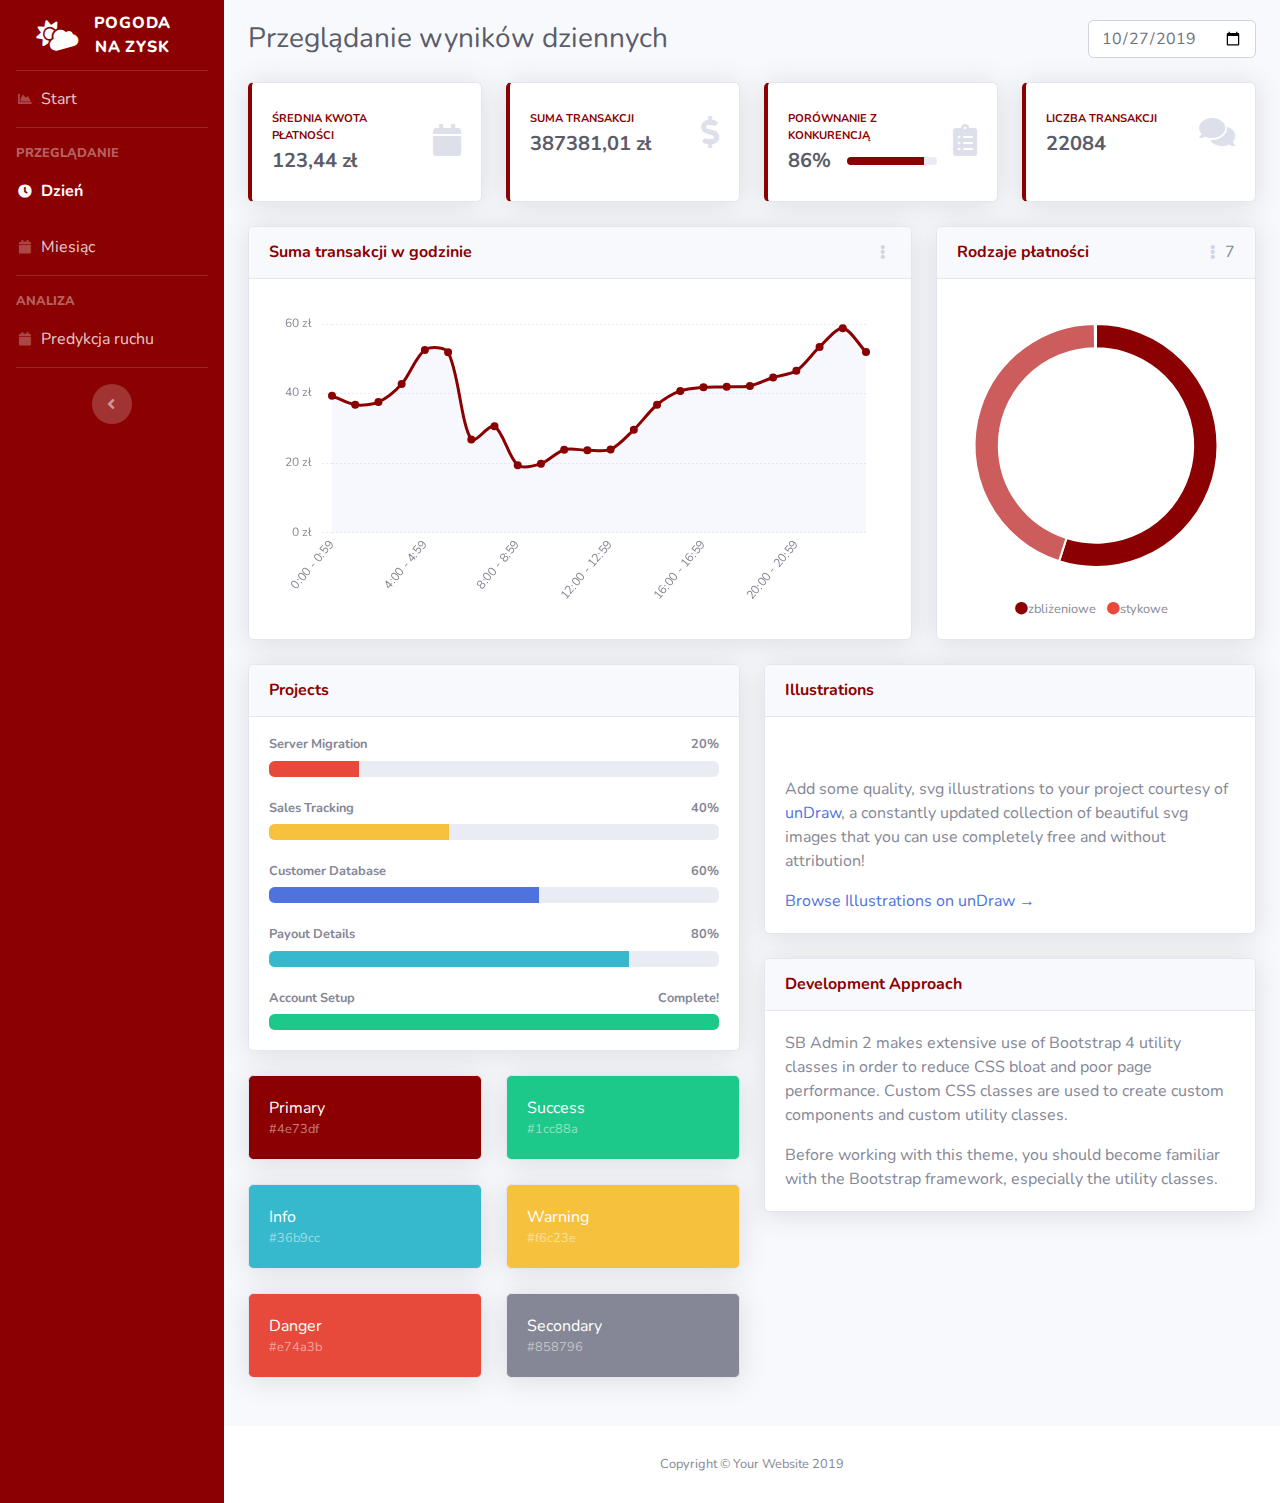
==== frontend/day.html @ 00dd3409 "charts refactor" ====
<!DOCTYPE html>
<html lang="en">

<head>

  <meta charset="utf-8">
  <meta http-equiv="X-UA-Compatible" content="IE=edge">
  <meta name="viewport" content="width=device-width, initial-scale=1, shrink-to-fit=no">
  <meta name="description" content="">
  <meta name="author" content="">

  <title>SB Admin 2 - Dashboard</title>

  <!-- Custom fonts for this template-->
  <link href="vendor/fontawesome-free/css/all.min.css" rel="stylesheet" type="text/css">
  <link href="https://fonts.googleapis.com/css?family=Nunito:200,200i,300,300i,400,400i,600,600i,700,700i,800,800i,900,900i" rel="stylesheet">

  <!-- Custom styles for this template-->
  <link href="css/sb-admin-2.min.css" rel="stylesheet">
  <link href="css/pekao-red.css" rel="stylesheet">
</head>

<body id="page-top">

  <!-- Page Wrapper -->
  <div id="wrapper">

    <!-- Sidebar -->
    <ul class="navbar-nav sidebar sidebar-dark accordion bg-primary" id="accordionSidebar">

      <!-- Sidebar - Brand -->
      <a class="sidebar-brand d-flex align-items-center justify-content-center" href="index.html">
        <div class="sidebar-brand-icon rotate-n-15">
          <i class="fas fa-cloud-sun"></i>
        </div>
        <div class="sidebar-brand-text mx-3">Pogoda<br>na zysk</div>
      </a>

      <!-- Divider -->
      <hr class="sidebar-divider my-0">

      <!-- Nav Item - Dashboard -->
      <li class="nav-item">
        <a class="nav-link" href="index.html">
          <i class="fas fa-fw fa-chart-area"></i>
          <span>Start</span></a>
      </li>

      <!-- Divider -->
      <hr class="sidebar-divider">

      <!-- Heading -->
      <div class="sidebar-heading">
        Przeglądanie
      </div>

      <!-- Nav Item - Pages Collapse Menu -->
      <li class="nav-item active">
        <a class="nav-link" href="day.html">
          <i class="fas fa-fw fa-clock"></i>
          <span>Dzień</span></a>
      </li>

      <!-- Nav Item - Utilities Collapse Menu -->
      <li class="nav-item">
        <a class="nav-link" href="month.html">
          <i class="fas fa-fw fa-calendar"></i>
          <span>Miesiąc</span></a>
      </li>

      <!-- Divider -->
      <hr class="sidebar-divider">

      <!-- Heading -->
      <div class="sidebar-heading">
        Analiza
      </div>

      <!-- Nav Item - Pages Collapse Menu -->
      <li class="nav-item">
        <a class="nav-link" href="predict.html">
          <i class="fas fa-fw fa-calendar"></i>
          <span>Predykcja ruchu</span></a>
      </li>

      <!-- Divider -->
      <hr class="sidebar-divider d-none d-md-block">

      <!-- Sidebar Toggler (Sidebar) -->
      <div class="text-center d-none d-md-inline">
        <button class="rounded-circle border-0" id="sidebarToggle"></button>
      </div>

    </ul>
    <!-- End of Sidebar -->

    <!-- Content Wrapper -->
    <div id="content-wrapper" class="d-flex flex-column">

      <!-- Main Content -->
      <div id="content">

        <!-- Topbar -->
        <nav class="navbar ">
        </nav>
        <!-- End of Topbar -->

        <!-- Begin Page Content -->
        <div class="container-fluid mt-1 ">

          <!-- Page Heading -->
          <div class="d-sm-flex align-items-center justify-content-between mb-4">
            <h1 class="h3 mb-0 text-gray-800">Przeglądanie wyników dziennych</h1>
            <input class="col-2 form-control" type="date" value="2019-10-27" id="example-date-input">
          </div>

          <!-- Content Row -->
          <div class="row">

            <!-- Earnings (Monthly) Card Example -->
            <div class="col-xl-3 col-md-6 mb-4">
              <div class="card border-left-primary shadow h-100 py-2">
                <div class="card-body">
                  <div class="row no-gutters align-items-center">
                      <div class="col mr-2">
                        <div class="text-xs font-weight-bold text-primary text-uppercase mb-1">Średnia kwota płatności</div>
                        <div class="h5 mb-0 font-weight-bold text-gray-800">123,44 zł</div>
                      </div>
                    <div class="col-auto">
                      <i class="fas fa-calendar fa-2x text-gray-300"></i>
                    </div>
                  </div>
                </div>
              </div>
            </div>

            <!-- Earnings (Monthly) Card Example -->
            <div class="col-xl-3 col-md-6 mb-4">
              <div class="card border-left-primary shadow h-100 py-2">
                <div class="card-body">
                  <div class="row no-gutters align-items-center">
                    <div class="col mr-2">
                      <div class="text-xs font-weight-bold text-primary text-uppercase mb-1">Suma transakcji</div>
                      <div class="h5 mb-0 font-weight-bold text-gray-800">387381,01 zł</div>
                    </div>
                    <div class="col-auto">
                      <i class="fas fa-dollar-sign fa-2x text-gray-300"></i>
                    </div>
                  </div>
                </div>
              </div>
            </div>

            <!-- Earnings (Monthly) Card Example -->
            <div class="col-xl-3 col-md-6 mb-4">
              <div class="card border-left-primary shadow h-100 py-2">
                <div class="card-body">
                  <div class="row no-gutters align-items-center">
                    <div class="col mr-2">
                      <div class="text-xs font-weight-bold text-primary text-uppercase mb-1">Porównanie z konkurencją</div>
                      <div class="row no-gutters align-items-center">
                        <div class="col-auto">
                          <div class="h5 mb-0 mr-3 font-weight-bold text-gray-800">86%</div>
                        </div>
                        <div class="col">
                          <div class="progress progress-sm mr-2">
                            <div class="progress-bar bg-primary" role="progressbar" style="width: 86%" aria-valuenow="50" aria-valuemin="0" aria-valuemax="100"></div>
                          </div>
                        </div>
                      </div>
                    </div>
                    <div class="col-auto">
                      <i class="fas fa-clipboard-list fa-2x text-gray-300"></i>
                    </div>
                  </div>
                </div>
              </div>
            </div>

            <!-- Pending Requests Card Example -->
            <div class="col-xl-3 col-md-6 mb-4">
              <div class="card border-left-primary shadow h-100 py-2">
                <div class="card-body">
                  <div class="row no-gutters align-items-center">
                    <div class="col mr-2">
                      <div class="text-xs font-weight-bold text-primary text-uppercase mb-1">Liczba transakcji</div>
                      <div class="h5 mb-0 font-weight-bold text-gray-800">22084</div>
                    </div>
                    <div class="col-auto">
                      <i class="fas fa-comments fa-2x text-gray-300"></i>
                    </div>
                  </div>
                </div>
              </div>
            </div>
          </div>

          <!-- Content Row -->

          <div class="row">

            <!-- Area Chart -->
            <div class="col-xl-8 col-lg-7">
              <div class="card shadow mb-4">
                <!-- Card Header - Dropdown -->
                <div class="card-header py-3 d-flex flex-row align-items-center justify-content-between">
                  <h6 class="m-0 font-weight-bold text-primary">Suma transakcji w godzinie</h6>
                  <div class="dropdown no-arrow">
                    <a class="dropdown-toggle" href="#" role="button" id="dropdownMenuLink" data-toggle="dropdown" aria-haspopup="true" aria-expanded="false">
                      <i class="fas fa-ellipsis-v fa-sm fa-fw text-gray-400"></i>
                    </a>
                    <div class="dropdown-menu dropdown-menu-right shadow animated--fade-in" aria-labelledby="dropdownMenuLink">
                      <div class="dropdown-header">Dropdown Header:</div>
                      <a class="dropdown-item" href="#">Action</a>
                      <a class="dropdown-item" href="#">Another action</a>
                      <div class="dropdown-divider"></div>
                      <a class="dropdown-item" href="#">Something else here</a>
                    </div>
                  </div>
                </div>
                <!-- Card Body -->
                <div class="card-body">
                  <div class="chart-area">
                    <canvas id="myAreaChart"></canvas>
                  </div>
                </div>
              </div>
            </div>

            <!-- Pie Chart -->
            <div class="col-xl-4 col-lg-5">
              <div class="card shadow mb-4">
                <!-- Card Header - Dropdown -->
                <div class="card-header py-3 d-flex flex-row align-items-center justify-content-between">
                  <h6 class="m-0 font-weight-bold text-primary">Rodzaje płatności</h6>
                  <div class="dropdown no-arrow">
                    <a class="dropdown-toggle" href="#" role="button" id="dropdownMenuLink" data-toggle="dropdown" aria-haspopup="true" aria-expanded="false">
                      <i class="fas fa-ellipsis-v fa-sm fa-fw text-gray-400"></i>
                    </a>7
                    <div class="dropdown-menu dropdown-menu-right shadow animated--fade-in" aria-labelledby="dropdownMenuLink">
                      <div class="dropdown-header">Dropdown Header:</div>
                      <a class="dropdown-item" href="#">Action</a>
                      <a class="dropdown-item" href="#">Another action</a>
                      <div class="dropdown-divider"></div>
                      <a class="dropdown-item" href="#">Something else here</a>
                    </div>
                  </div>
                </div>
                <!-- Card Body -->
                <div class="card-body">
                  <div class="chart-pie pt-4 pb-2">
                    <canvas id="myPieChart"></canvas>
                  </div>
                  <div class="mt-4 text-center small">
                    <span class="mr-2">
                      <i class="fas fa-circle text-primary"></i>zbliżeniowe
                    </span>
                    <span class="mr-2">
                      <i class="fas fa-circle text-danger"></i>stykowe
                    </span>
                  </div>
                </div>
              </div>
            </div>
          </div>

          <!-- Content Row -->
          <div class="row">

            <!-- Content Column -->
            <div class="col-lg-6 mb-4">

              <!-- Project Card Example -->
              <div class="card shadow mb-4">
                <div class="card-header py-3">
                  <h6 class="m-0 font-weight-bold text-primary">Projects</h6>
                </div>
                <div class="card-body">
                  <h4 class="small font-weight-bold">Server Migration <span class="float-right">20%</span></h4>
                  <div class="progress mb-4">
                    <div class="progress-bar bg-danger" role="progressbar" style="width: 20%" aria-valuenow="20" aria-valuemin="0" aria-valuemax="100"></div>
                  </div>
                  <h4 class="small font-weight-bold">Sales Tracking <span class="float-right">40%</span></h4>
                  <div class="progress mb-4">
                    <div class="progress-bar bg-warning" role="progressbar" style="width: 40%" aria-valuenow="40" aria-valuemin="0" aria-valuemax="100"></div>
                  </div>
                  <h4 class="small font-weight-bold">Customer Database <span class="float-right">60%</span></h4>
                  <div class="progress mb-4">
                    <div class="progress-bar" role="progressbar" style="width: 60%" aria-valuenow="60" aria-valuemin="0" aria-valuemax="100"></div>
                  </div>
                  <h4 class="small font-weight-bold">Payout Details <span class="float-right">80%</span></h4>
                  <div class="progress mb-4">
                    <div class="progress-bar bg-info" role="progressbar" style="width: 80%" aria-valuenow="80" aria-valuemin="0" aria-valuemax="100"></div>
                  </div>
                  <h4 class="small font-weight-bold">Account Setup <span class="float-right">Complete!</span></h4>
                  <div class="progress">
                    <div class="progress-bar bg-success" role="progressbar" style="width: 100%" aria-valuenow="100" aria-valuemin="0" aria-valuemax="100"></div>
                  </div>
                </div>
              </div>

              <!-- Color System -->
              <div class="row">
                <div class="col-lg-6 mb-4">
                  <div class="card bg-primary text-white shadow">
                    <div class="card-body">
                      Primary
                      <div class="text-white-50 small">#4e73df</div>
                    </div>
                  </div>
                </div>
                <div class="col-lg-6 mb-4">
                  <div class="card bg-success text-white shadow">
                    <div class="card-body">
                      Success
                      <div class="text-white-50 small">#1cc88a</div>
                    </div>
                  </div>
                </div>
                <div class="col-lg-6 mb-4">
                  <div class="card bg-info text-white shadow">
                    <div class="card-body">
                      Info
                      <div class="text-white-50 small">#36b9cc</div>
                    </div>
                  </div>
                </div>
                <div class="col-lg-6 mb-4">
                  <div class="card bg-warning text-white shadow">
                    <div class="card-body">
                      Warning
                      <div class="text-white-50 small">#f6c23e</div>
                    </div>
                  </div>
                </div>
                <div class="col-lg-6 mb-4">
                  <div class="card bg-danger text-white shadow">
                    <div class="card-body">
                      Danger
                      <div class="text-white-50 small">#e74a3b</div>
                    </div>
                  </div>
                </div>
                <div class="col-lg-6 mb-4">
                  <div class="card bg-secondary text-white shadow">
                    <div class="card-body">
                      Secondary
                      <div class="text-white-50 small">#858796</div>
                    </div>
                  </div>
                </div>
              </div>

            </div>

            <div class="col-lg-6 mb-4">

              <!-- Illustrations -->
              <div class="card shadow mb-4">
                <div class="card-header py-3">
                  <h6 class="m-0 font-weight-bold text-primary">Illustrations</h6>
                </div>
                <div class="card-body">
                  <div class="text-center">
                    <img class="img-fluid px-3 px-sm-4 mt-3 mb-4" style="width: 25rem;" src="img/undraw_posting_photo.svg" alt="">
                  </div>
                  <p>Add some quality, svg illustrations to your project courtesy of <a target="_blank" rel="nofollow" href="https://undraw.co/">unDraw</a>, a constantly updated collection of beautiful svg images that you can use completely free and without attribution!</p>
                  <a target="_blank" rel="nofollow" href="https://undraw.co/">Browse Illustrations on unDraw &rarr;</a>
                </div>
              </div>

              <!-- Approach -->
              <div class="card shadow mb-4">
                <div class="card-header py-3">
                  <h6 class="m-0 font-weight-bold text-primary">Development Approach</h6>
                </div>
                <div class="card-body">
                  <p>SB Admin 2 makes extensive use of Bootstrap 4 utility classes in order to reduce CSS bloat and poor page performance. Custom CSS classes are used to create custom components and custom utility classes.</p>
                  <p class="mb-0">Before working with this theme, you should become familiar with the Bootstrap framework, especially the utility classes.</p>
                </div>
              </div>

            </div>
          </div>

        </div>
        <!-- /.container-fluid -->

      </div>
      <!-- End of Main Content -->

      <!-- Footer -->
      <footer class="sticky-footer bg-white">
        <div class="container my-auto">
          <div class="copyright text-center my-auto">
            <span>Copyright &copy; Your Website 2019</span>
          </div>
        </div>
      </footer>
      <!-- End of Footer -->

    </div>
    <!-- End of Content Wrapper -->

  </div>
  <!-- End of Page Wrapper -->

  <!-- Scroll to Top Button-->
  <a class="scroll-to-top rounded" href="#page-top">
    <i class="fas fa-angle-up"></i>
  </a>

  <!-- Logout Modal-->
  <div class="modal fade" id="logoutModal" tabindex="-1" role="dialog" aria-labelledby="exampleModalLabel" aria-hidden="true">
    <div class="modal-dialog" role="document">
      <div class="modal-content">
        <div class="modal-header">
          <h5 class="modal-title" id="exampleModalLabel">Ready to Leave?</h5>
          <button class="close" type="button" data-dismiss="modal" aria-label="Close">
            <span aria-hidden="true">×</span>
          </button>
        </div>
        <div class="modal-body">Select "Logout" below if you are ready to end your current session.</div>
        <div class="modal-footer">
          <button class="btn btn-secondary" type="button" data-dismiss="modal">Cancel</button>
          <a class="btn btn-primary" href="login.html">Logout</a>
        </div>
      </div>
    </div>
  </div>

  <!-- Bootstrap core JavaScript-->
  <script src="vendor/jquery/jquery.min.js"></script>
  <script src="vendor/bootstrap/js/bootstrap.bundle.min.js"></script>

  <!-- Core plugin JavaScript-->
  <script src="vendor/jquery-easing/jquery.easing.min.js"></script>

  <!-- Custom scripts for all pages-->
  <script src="js/sb-admin-2.min.js"></script>

  <!-- Page level plugins -->
  <script src="vendor/chart.js/Chart.min.js"></script>


  
  <!-- Page level custom scripts -->
  <script src="js/demo/chart-functions.js"></script>
  <script src="js/demo/chart-average.js"></script>
  <script src="js/demo/chart-pie-demo.js"></script>

</body>

</html>
---- frontend/css/pekao-red.css ----
.bg-primary{
  background-color: #8B0000!important;
}

.text-primary{
  color: #8B0000!important;
}

.btn-primary{
  background-color: #8B0000!important;
  border-color: #8B0000!important;
  color:white!important;
}

.sidebar .nav-item .nav-link span {
  font-size: 1rem!important;
}

.sidebar .sidebar-heading {
  font-size: .8rem!important;
}

.border-left-primary {
  border-left: .25rem solid #8B0000!important;
}
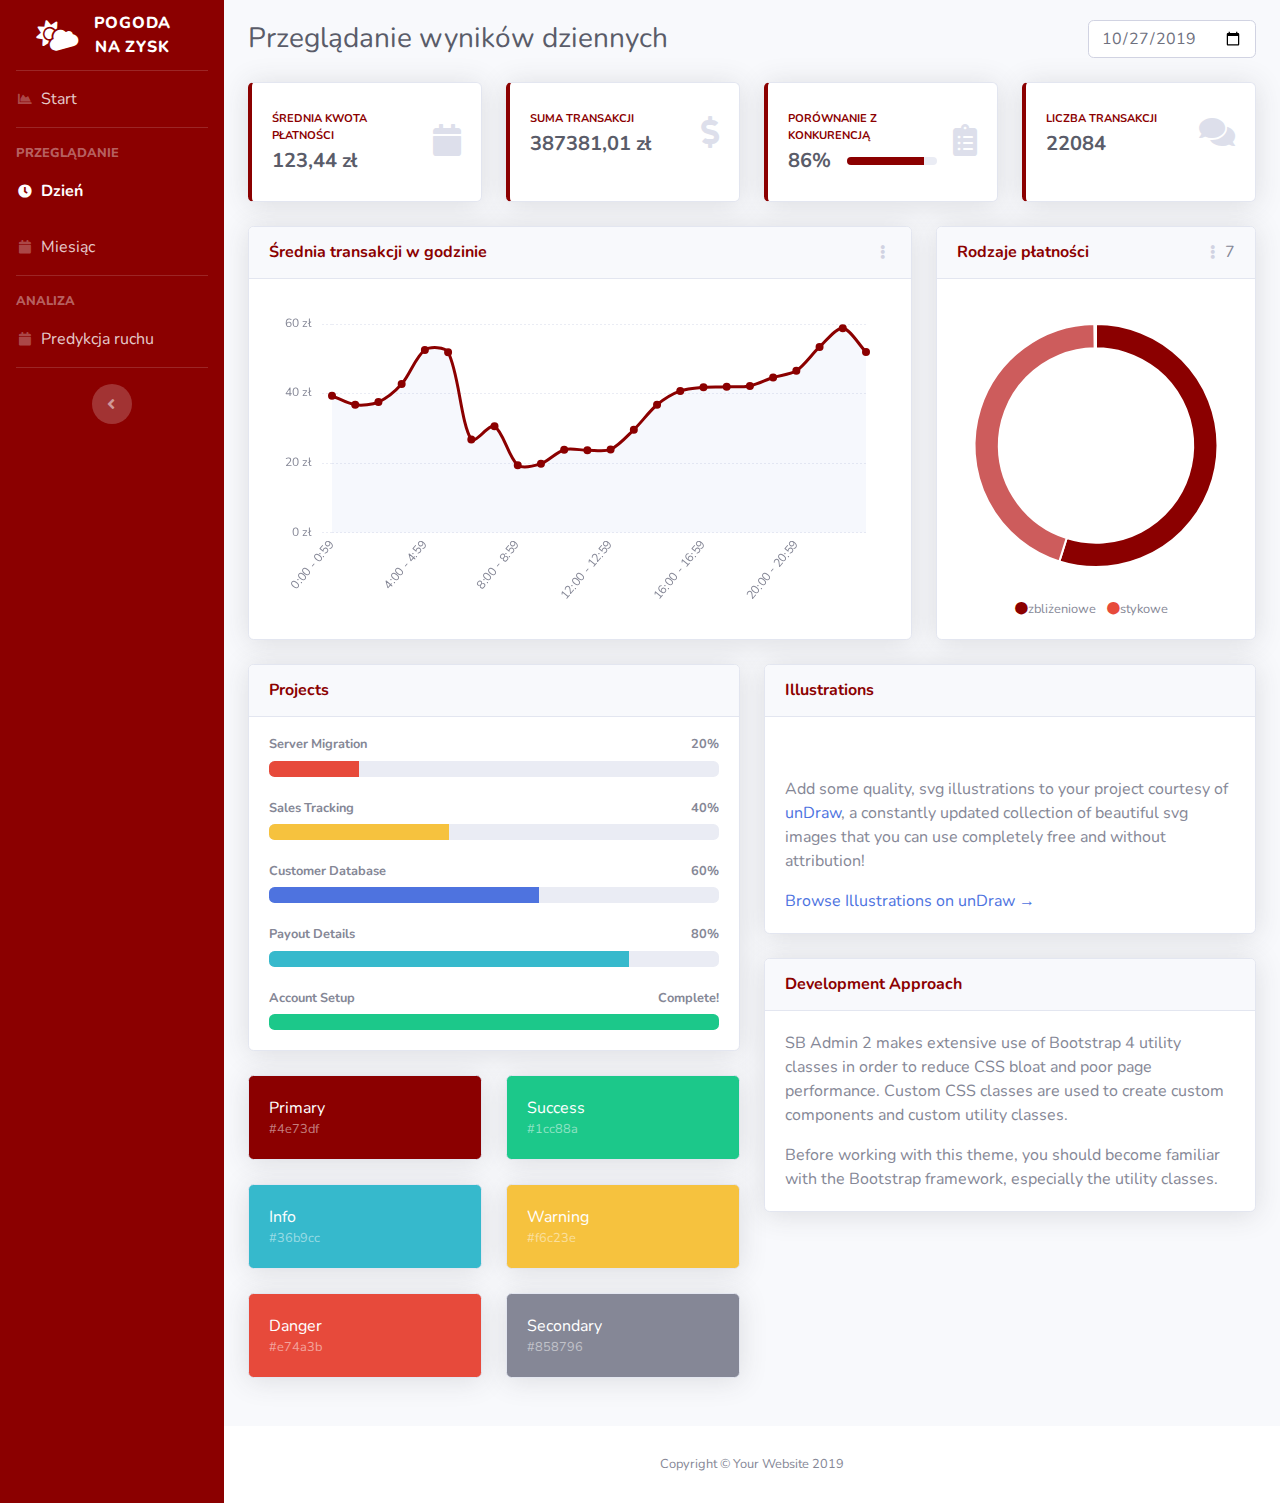
==== commit 1077ac4b: "Merge branch 'master' of https://github.com/frealka/PekaoHackaton" ====
--- a/frontend/day.html
+++ b/frontend/day.html
@@ -204,7 +204,7 @@
               <div class="card shadow mb-4">
                 <!-- Card Header - Dropdown -->
                 <div class="card-header py-3 d-flex flex-row align-items-center justify-content-between">
-                  <h6 class="m-0 font-weight-bold text-primary">Suma transakcji w godzinie</h6>
+                  <h6 class="m-0 font-weight-bold text-primary">Średnia transakcji w godzinie</h6>
                   <div class="dropdown no-arrow">
                     <a class="dropdown-toggle" href="#" role="button" id="dropdownMenuLink" data-toggle="dropdown" aria-haspopup="true" aria-expanded="false">
                       <i class="fas fa-ellipsis-v fa-sm fa-fw text-gray-400"></i>
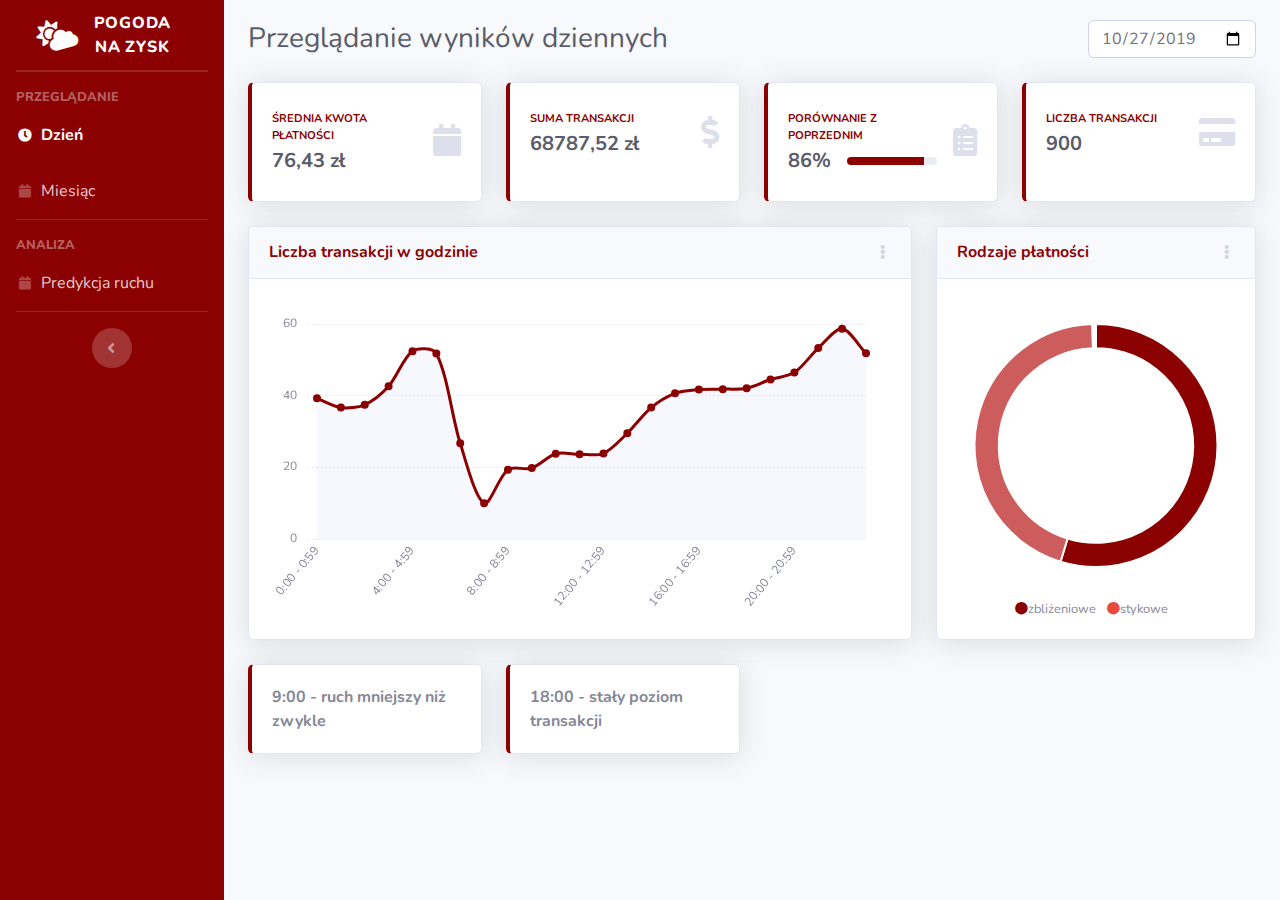
==== commit 2500c3a3: "frontend changes" ====
--- a/frontend/day.html
+++ b/frontend/day.html
@@ -9,7 +9,7 @@
   <meta name="description" content="">
   <meta name="author" content="">
 
-  <title>SB Admin 2 - Dashboard</title>
+  <title>Pogoda na zysk</title>
 
   <!-- Custom fonts for this template-->
   <link href="vendor/fontawesome-free/css/all.min.css" rel="stylesheet" type="text/css">
@@ -40,11 +40,11 @@
       <hr class="sidebar-divider my-0">
 
       <!-- Nav Item - Dashboard -->
-      <li class="nav-item">
+      <!--<li class="nav-item">
         <a class="nav-link" href="index.html">
           <i class="fas fa-fw fa-chart-area"></i>
           <span>Start</span></a>
-      </li>
+      </li> -->
 
       <!-- Divider -->
       <hr class="sidebar-divider">
@@ -111,7 +111,7 @@
           <!-- Page Heading -->
           <div class="d-sm-flex align-items-center justify-content-between mb-4">
             <h1 class="h3 mb-0 text-gray-800">Przeglądanie wyników dziennych</h1>
-            <input class="col-2 form-control" type="date" value="2019-10-27" id="example-date-input">
+            <input class="col-xl-2 col-md-6 col-6 form-control" type="date" value="2019-10-27" id="example-date-input">
           </div>
 
           <!-- Content Row -->
@@ -124,7 +124,7 @@
                   <div class="row no-gutters align-items-center">
                       <div class="col mr-2">
                         <div class="text-xs font-weight-bold text-primary text-uppercase mb-1">Średnia kwota płatności</div>
-                        <div class="h5 mb-0 font-weight-bold text-gray-800">123,44 zł</div>
+                        <div class="h5 mb-0 font-weight-bold text-gray-800">76,43 zł</div>
                       </div>
                     <div class="col-auto">
                       <i class="fas fa-calendar fa-2x text-gray-300"></i>
@@ -141,7 +141,7 @@
                   <div class="row no-gutters align-items-center">
                     <div class="col mr-2">
                       <div class="text-xs font-weight-bold text-primary text-uppercase mb-1">Suma transakcji</div>
-                      <div class="h5 mb-0 font-weight-bold text-gray-800">387381,01 zł</div>
+                      <div class="h5 mb-0 font-weight-bold text-gray-800">68787,52 zł</div>
                     </div>
                     <div class="col-auto">
                       <i class="fas fa-dollar-sign fa-2x text-gray-300"></i>
@@ -157,15 +157,15 @@
                 <div class="card-body">
                   <div class="row no-gutters align-items-center">
                     <div class="col mr-2">
-                      <div class="text-xs font-weight-bold text-primary text-uppercase mb-1">Porównanie z konkurencją</div>
+                      <div class="text-xs font-weight-bold text-primary text-uppercase mb-1">Porównanie z poprzednim</div>
                       <div class="row no-gutters align-items-center">
                         <div class="col-auto">
                           <div class="h5 mb-0 mr-3 font-weight-bold text-gray-800">86%</div>
                         </div>
                         <div class="col">
                           <div class="progress progress-sm mr-2">
-                            <div class="progress-bar bg-primary" role="progressbar" style="width: 86%" aria-valuenow="50" aria-valuemin="0" aria-valuemax="100"></div>
-                          </div>
+                              <div class="progress-bar bg-primary" role="progressbar" style="width: 86%" aria-valuenow="50" aria-valuemin="0" aria-valuemax="100"></div>
+                            </div>
                         </div>
                       </div>
                     </div>
@@ -184,10 +184,10 @@
                   <div class="row no-gutters align-items-center">
                     <div class="col mr-2">
                       <div class="text-xs font-weight-bold text-primary text-uppercase mb-1">Liczba transakcji</div>
-                      <div class="h5 mb-0 font-weight-bold text-gray-800">22084</div>
+                      <div class="h5 mb-0 font-weight-bold text-gray-800">900</div>
                     </div>
                     <div class="col-auto">
-                      <i class="fas fa-comments fa-2x text-gray-300"></i>
+                      <i class="fas fa-credit-card fa-2x text-gray-300"></i>
                     </div>
                   </div>
                 </div>
@@ -204,7 +204,7 @@
               <div class="card shadow mb-4">
                 <!-- Card Header - Dropdown -->
                 <div class="card-header py-3 d-flex flex-row align-items-center justify-content-between">
-                  <h6 class="m-0 font-weight-bold text-primary">Średnia transakcji w godzinie</h6>
+                  <h6 class="m-0 font-weight-bold text-primary">Liczba transakcji w godzinie</h6>
                   <div class="dropdown no-arrow">
                     <a class="dropdown-toggle" href="#" role="button" id="dropdownMenuLink" data-toggle="dropdown" aria-haspopup="true" aria-expanded="false">
                       <i class="fas fa-ellipsis-v fa-sm fa-fw text-gray-400"></i>
@@ -236,7 +236,7 @@
                   <div class="dropdown no-arrow">
                     <a class="dropdown-toggle" href="#" role="button" id="dropdownMenuLink" data-toggle="dropdown" aria-haspopup="true" aria-expanded="false">
                       <i class="fas fa-ellipsis-v fa-sm fa-fw text-gray-400"></i>
-                    </a>7
+                    </a>
                     <div class="dropdown-menu dropdown-menu-right shadow animated--fade-in" aria-labelledby="dropdownMenuLink">
                       <div class="dropdown-header">Dropdown Header:</div>
                       <a class="dropdown-item" href="#">Action</a>
@@ -268,118 +268,28 @@
           <div class="row">
 
             <!-- Content Column -->
-            <div class="col-lg-6 mb-4">
-
-              <!-- Project Card Example -->
-              <div class="card shadow mb-4">
-                <div class="card-header py-3">
-                  <h6 class="m-0 font-weight-bold text-primary">Projects</h6>
-                </div>
-                <div class="card-body">
-                  <h4 class="small font-weight-bold">Server Migration <span class="float-right">20%</span></h4>
-                  <div class="progress mb-4">
-                    <div class="progress-bar bg-danger" role="progressbar" style="width: 20%" aria-valuenow="20" aria-valuemin="0" aria-valuemax="100"></div>
-                  </div>
-                  <h4 class="small font-weight-bold">Sales Tracking <span class="float-right">40%</span></h4>
-                  <div class="progress mb-4">
-                    <div class="progress-bar bg-warning" role="progressbar" style="width: 40%" aria-valuenow="40" aria-valuemin="0" aria-valuemax="100"></div>
-                  </div>
-                  <h4 class="small font-weight-bold">Customer Database <span class="float-right">60%</span></h4>
-                  <div class="progress mb-4">
-                    <div class="progress-bar" role="progressbar" style="width: 60%" aria-valuenow="60" aria-valuemin="0" aria-valuemax="100"></div>
-                  </div>
-                  <h4 class="small font-weight-bold">Payout Details <span class="float-right">80%</span></h4>
-                  <div class="progress mb-4">
-                    <div class="progress-bar bg-info" role="progressbar" style="width: 80%" aria-valuenow="80" aria-valuemin="0" aria-valuemax="100"></div>
-                  </div>
-                  <h4 class="small font-weight-bold">Account Setup <span class="float-right">Complete!</span></h4>
-                  <div class="progress">
-                    <div class="progress-bar bg-success" role="progressbar" style="width: 100%" aria-valuenow="100" aria-valuemin="0" aria-valuemax="100"></div>
-                  </div>
-                </div>
-              </div>
+            <div class="col-lg-12 mb-12">
 
               <!-- Color System -->
               <div class="row">
-                <div class="col-lg-6 mb-4">
-                  <div class="card bg-primary text-white shadow">
-                    <div class="card-body">
-                      Primary
-                      <div class="text-white-50 small">#4e73df</div>
-                    </div>
-                  </div>
-                </div>
-                <div class="col-lg-6 mb-4">
-                  <div class="card bg-success text-white shadow">
-                    <div class="card-body">
-                      Success
-                      <div class="text-white-50 small">#1cc88a</div>
-                    </div>
-                  </div>
-                </div>
-                <div class="col-lg-6 mb-4">
-                  <div class="card bg-info text-white shadow">
-                    <div class="card-body">
-                      Info
-                      <div class="text-white-50 small">#36b9cc</div>
-                    </div>
-                  </div>
-                </div>
-                <div class="col-lg-6 mb-4">
-                  <div class="card bg-warning text-white shadow">
-                    <div class="card-body">
-                      Warning
-                      <div class="text-white-50 small">#f6c23e</div>
-                    </div>
-                  </div>
-                </div>
-                <div class="col-lg-6 mb-4">
-                  <div class="card bg-danger text-white shadow">
-                    <div class="card-body">
-                      Danger
-                      <div class="text-white-50 small">#e74a3b</div>
-                    </div>
-                  </div>
-                </div>
-                <div class="col-lg-6 mb-4">
-                  <div class="card bg-secondary text-white shadow">
-                    <div class="card-body">
-                      Secondary
-                      <div class="text-white-50 small">#858796</div>
-                    </div>
-                  </div>
-                </div>
-              </div>
-
-            </div>
-
-            <div class="col-lg-6 mb-4">
-
-              <!-- Illustrations -->
-              <div class="card shadow mb-4">
-                <div class="card-header py-3">
-                  <h6 class="m-0 font-weight-bold text-primary">Illustrations</h6>
-                </div>
-                <div class="card-body">
-                  <div class="text-center">
-                    <img class="img-fluid px-3 px-sm-4 mt-3 mb-4" style="width: 25rem;" src="img/undraw_posting_photo.svg" alt="">
-                  </div>
-                  <p>Add some quality, svg illustrations to your project courtesy of <a target="_blank" rel="nofollow" href="https://undraw.co/">unDraw</a>, a constantly updated collection of beautiful svg images that you can use completely free and without attribution!</p>
-                  <a target="_blank" rel="nofollow" href="https://undraw.co/">Browse Illustrations on unDraw &rarr;</a>
-                </div>
-              </div>
-
-              <!-- Approach -->
-              <div class="card shadow mb-4">
-                <div class="card-header py-3">
-                  <h6 class="m-0 font-weight-bold text-primary">Development Approach</h6>
-                </div>
-                <div class="card-body">
-                  <p>SB Admin 2 makes extensive use of Bootstrap 4 utility classes in order to reduce CSS bloat and poor page performance. Custom CSS classes are used to create custom components and custom utility classes.</p>
-                  <p class="mb-0">Before working with this theme, you should become familiar with the Bootstrap framework, especially the utility classes.</p>
-                </div>
-              </div>
-
+
+
+                <div class="col-lg-3 mb-4">
+                    <div class="border-left-primary card shadow">
+                    <div class="card-body font-weight-bold">
+                      9:00 - ruch mniejszy niż zwykle                    </div>
+                  </div>
+                </div>
+         
+                <div class="col-lg-3 mb-4">
+                    <div class="border-left-primary card shadow">
+                    <div class="card-body font-weight-bold">
+                      18:00 - stały poziom transakcji
+                    </div>
+                  </div>
+                </div>
+
+              </div>
             </div>
           </div>
 
@@ -389,15 +299,6 @@
       </div>
       <!-- End of Main Content -->
 
-      <!-- Footer -->
-      <footer class="sticky-footer bg-white">
-        <div class="container my-auto">
-          <div class="copyright text-center my-auto">
-            <span>Copyright &copy; Your Website 2019</span>
-          </div>
-        </div>
-      </footer>
-      <!-- End of Footer -->
 
     </div>
     <!-- End of Content Wrapper -->
